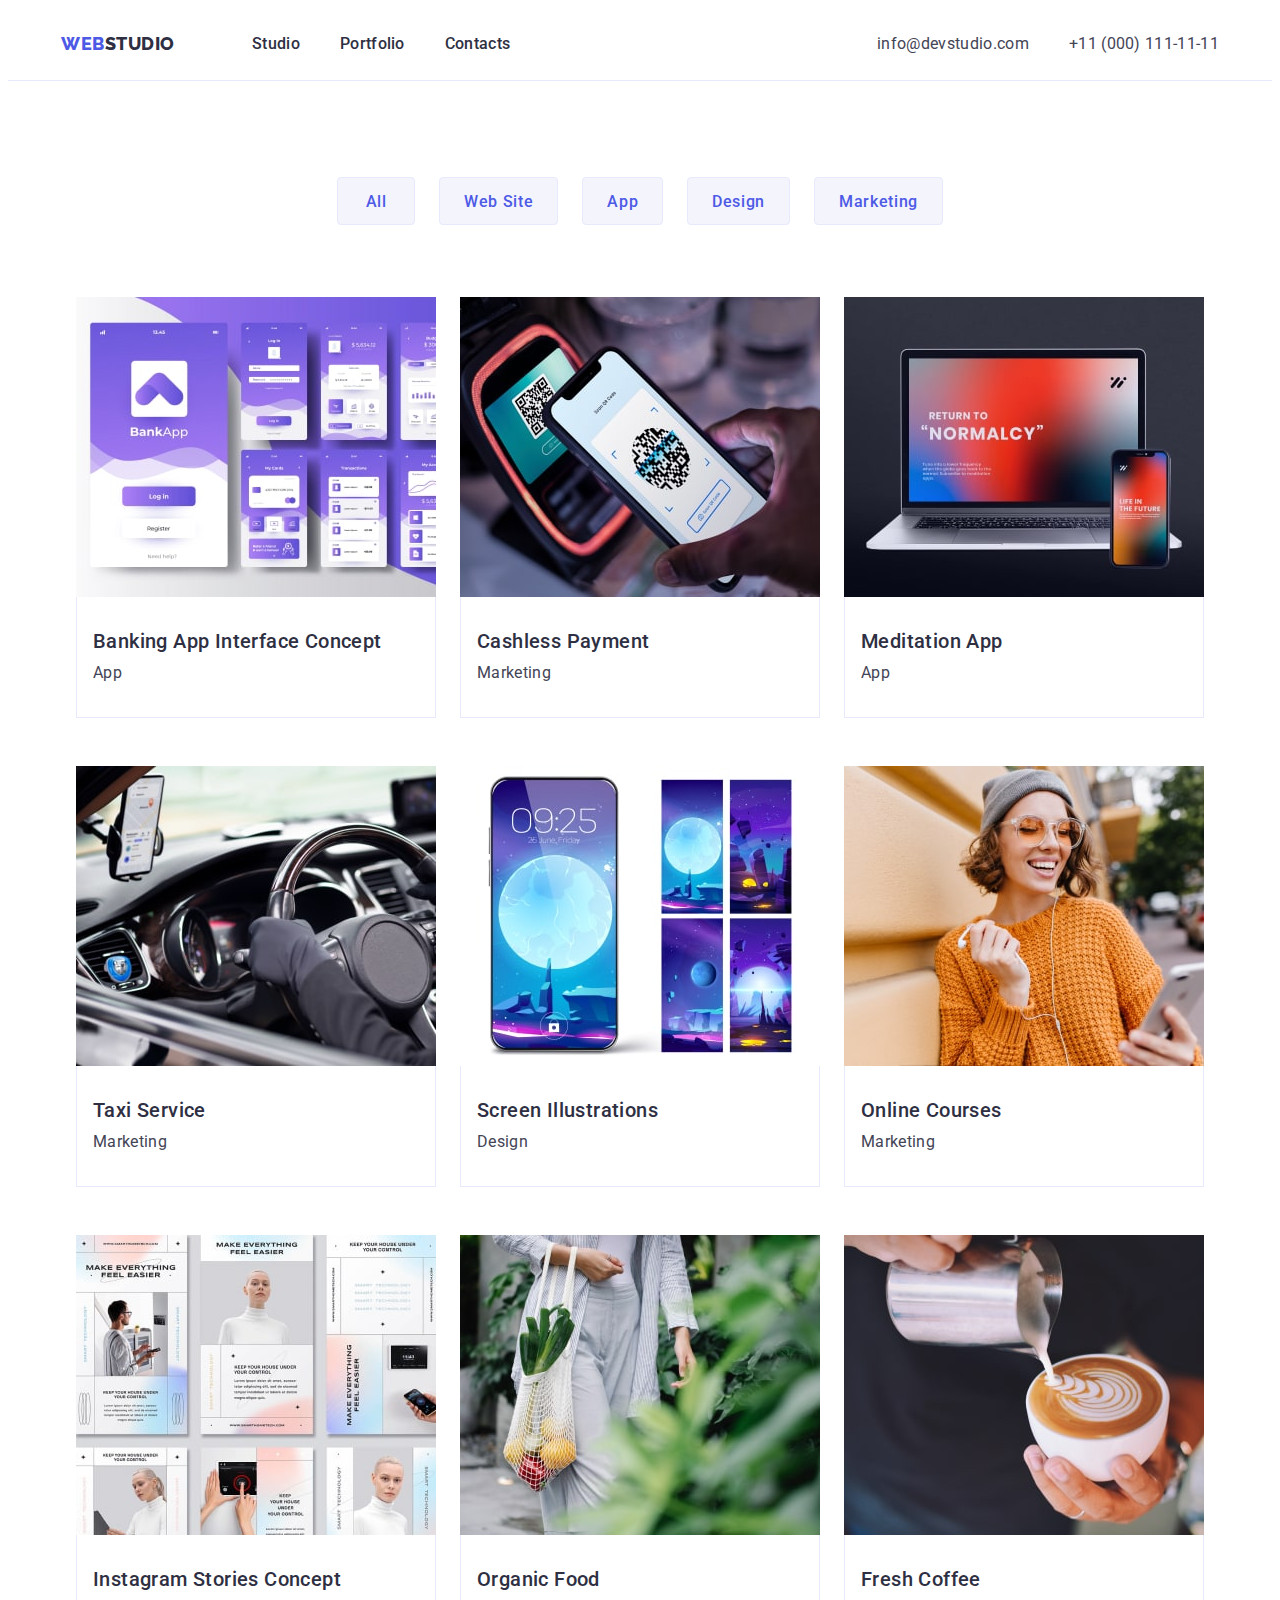
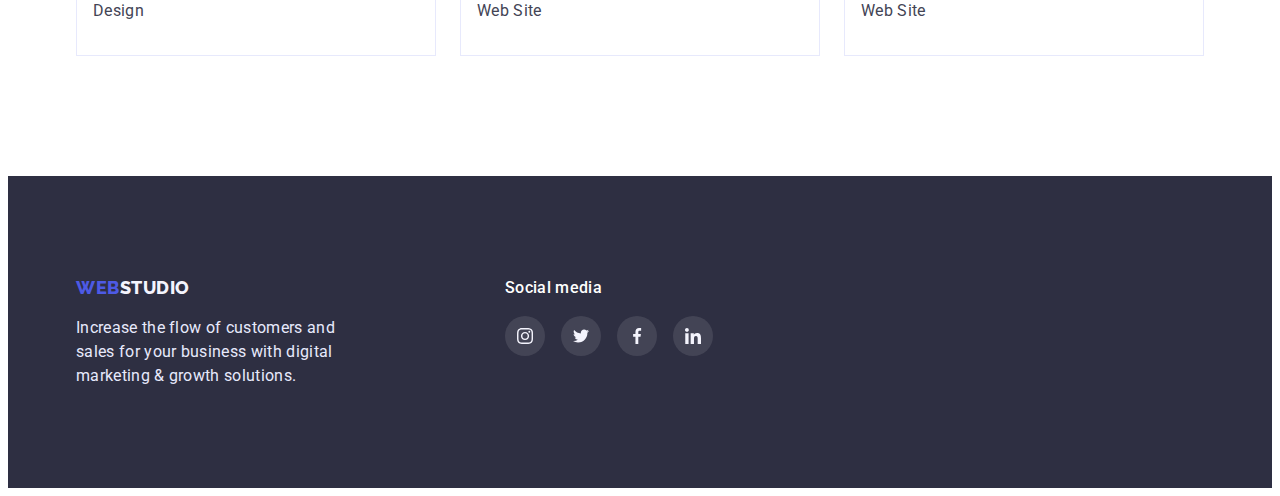
==== portfolio.html @ 874a4eeb "Initial commit" ====
<!DOCTYPE html>
<html lang="en">
  <head>
    <meta charset="UTF-8" />
    <meta http-equiv="X-UA-Compatible" content="IE=edge" />
    <meta name="viewport" content="width=device-width, initial-scale=1.0" />
    <title>PORTFOLIO</title>
    <link rel="preconnect" href="https://fonts.googleapis.com" />
    <link rel="preconnect" href="https://fonts.gstatic.com" crossorigin />
    <link
      href="https://fonts.googleapis.com/css2?family=Raleway:wght@800&family=Roboto:wght@400;500;700;900&display=swap"
      rel="stylesheet"
    />
    <link
      rel="stylesheet"
      href="https://cdnjs.cloudflare.com/ajax/libs/modern-normalize/1.1.0/modern-normalize.min.css"
      integrity="sha512-wpPYUAdjBVSE4KJnH1VR1HeZfpl1ub8YT/NKx4PuQ5NmX2tKuGu6U/JRp5y+Y8XG2tV+wKQpNHVUX03MfMFn9Q=="
      crossorigin="anonymous"
      referrerpolicy="no-referrer"
    />
    <link rel="stylesheet" href="./css/styles.css" />
  </head>
  <body>
    <!--Header-->
    <header class="header">
      <div class="container header-container">
        <nav class="navigation">
          <a class="logo link" href="./index.html"
            >Web<span class="logo-studio">Studio</span></a
          >
          <ul class="menu list">
            <li class="menu-item">
              <a class="menu-link link" href="./index.html">Studio</a>
            </li>
            <li class="menu-item">
              <a class="menu-link link" href="./portfolio.html">Portfolio</a>
            </li>
            <li class="menu-item">
              <a class="menu-link link" href="">Contacts</a>
            </li>
          </ul>
        </nav>
        <address class="address">
          <ul class="contacts list">
            <li class="contacts-item">
              <a class="contacts-link link" href="mailto:info@devstudio.com"
                >info@devstudio.com</a
              >
            </li>
            <li class="contacts-item">
              <a class="contacts-link link" href="tel:+110001111111"
                >+11 (000) 111-11-11</a
              >
            </li>
          </ul>
        </address>
      </div>
    </header>

    <!--Main Page-->
    <main>
      <section class="portfolio">
        <h1 class="visualy-hidden">Portfolio</h1>
        <div class="portfolio-container container">
          <ul class="portfolio-list list">
            <li class="portfolio-list-item">
              <button class="portfolio-btn" type="button">All</button>
            </li>
            <li class="portfolio-list-item">
              <button class="portfolio-btn" type="button">Web Site</button>
            </li>
            <li class="portfolio-list-item">
              <button class="portfolio-btn" type="button">App</button>
            </li>
            <li class="portfolio-list-item">
              <button class="portfolio-btn" type="button">Design</button>
            </li>
            <li class="portfolio-list-item">
              <button class="portfolio-btn" type="button">Marketing</button>
            </li>
          </ul>

          <ul class="gallery-list list">
            <li class="gallery-card">
              <a class="card-link link" href="">
                <img
                  src="./images-projects/card1-1.jpg"
                  alt="Banking App Interface Concept"
                  width="360"
                  height="300"
                />
                <div class="card-info">
                  <h2 class="card-title">Banking App Interface Concept</h2>
                  <p class="card-text">App</p>
                </div></a
              >
            </li>
            <li class="gallery-card">
              <a class="card-link link" href="">
                <img
                  src="./images-projects/card1-2.jpg"
                  alt="Cashless Payment"
                  width="360"
                  height="300"
                />
                <div class="card-info">
                  <h2 class="card-title">Cashless Payment</h2>
                  <p class="card-text">Marketing</p>
                </div></a
              >
            </li>
            <li class="gallery-card">
              <a class="card-link link" href="">
                <img
                  src="./images-projects/card1-3.jpg"
                  alt="Meditation App"
                  width="360"
                  height="300"
                />
                <div class="card-info">
                  <h2 class="card-title">Meditation App</h2>
                  <p class="card-text">App</p>
                </div></a
              >
            </li>
            <li class="gallery-card">
              <a class="card-link link" href="">
                <img
                  src="./images-projects/card2-1.jpg"
                  alt="Taxi Service"
                  width="360"
                  height="300"
                />
                <div class="card-info">
                  <h2 class="card-title">Taxi Service</h2>
                  <p class="card-text">Marketing</p>
                </div></a
              >
            </li>
            <li class="gallery-card">
              <a class="card-link link" href="">
                <img
                  src="./images-projects/card2-2.jpg"
                  alt="Screen Illustrations"
                  width="360"
                  height="300"
                />
                <div class="card-info">
                  <h2 class="card-title">Screen Illustrations</h2>
                  <p class="card-text">Design</p>
                </div></a
              >
            </li>
            <li class="gallery-card">
              <a class="card-link link" href="">
                <img
                  src="./images-projects/card2-3.jpg"
                  alt="Online Courses"
                  width="360"
                  height="300"
                />
                <div class="card-info">
                  <h2 class="card-title">Online Courses</h2>
                  <p class="card-text">Marketing</p>
                </div></a
              >
            </li>
            <li class="gallery-card">
              <a class="card-link link" href="">
                <img
                  src="./images-projects/card3-1.jpg"
                  alt="Instagram Stories Concept"
                  width="360"
                  height="300"
                />
                <div class="card-info">
                  <h2 class="card-title">Instagram Stories Concept</h2>
                  <p class="card-text">Design</p>
                </div></a
              >
            </li>
            <li class="gallery-card">
              <a class="card-link link" href="">
                <img
                  src="./images-projects/card3-2.jpg"
                  alt="Organic Food"
                  width="360"
                  height="300"
                />
                <div class="card-info">
                  <h2 class="card-title">Organic Food</h2>
                  <p class="card-text">Web Site</p>
                </div></a
              >
            </li>
            <li class="gallery-card">
              <a class="card-link link" href="">
                <img
                  src="./images-projects/card3-3.jpg"
                  alt="Fresh Coffee"
                  width="360"
                  height="300"
                />
                <div class="card-info">
                  <h2 class="card-title">Fresh Coffee</h2>
                  <p class="card-text">Web Site</p>
                </div></a
              >
            </li>
          </ul>
        </div>
      </section>
    </main>
    <!--Footer-->
    <footer class="footer">
      <div class="footer-container container">
        <div class="container footer-info">
          <a class="logo link" href="./index.html"
            >Web<span class="logo-studio-footer">Studio</span></a
          >
          <p class="footer-text">
            Increase the flow of customers and sales for your business with
            digital marketing & growth solutions.
          </p>
        </div>
        <div class="footer-social-media">
          <p class="social-media">Social media</p>
          <ul class="footer-social-list list">
            <li class="footer-social-list-item">
              <a href="" class="footer-social-list-link link">
                <svg class="footer-social-list-icon" width="16" height="16">
                  <use href="./images/sprite.svg#icon-inst"></use>
                </svg>
              </a>
            </li>
            <li class="footer-social-list-item">
              <a href="" class="footer-social-list-link link">
                <svg class="footer-social-list-icon" width="16" height="16">
                  <use href="./images/sprite.svg#icon-twit"></use>
                </svg>
              </a>
            </li>
            <li class="footer-social-list-item">
              <a href="" class="footer-social-list-link link">
                <svg class="footer-social-list-icon" width="16" height="16">
                  <use href="./images/sprite.svg#icon-fb"></use>
                </svg>
              </a>
            </li>
            <li class="footer-social-list-item">
              <a href="" class="footer-social-list-link link">
                <svg class="footer-social-list-icon" width="16" height="16">
                  <use href="./images/sprite.svg#icon-in"></use>
                </svg>
              </a>
            </li>
          </ul>
        </div>
      </div>
    </footer>
  </body>
</html>
---- css/styles.css ----
:root {
  --primary-text-color: #434455;
  --title-text-color: #2e2f42;
  --primary-bg-color: #fff;
  --second-bg-color: #2e2f42;
  --line-height: 1.5;
  --general-letter-spacing: 0.02em;
  --general-align-items: center;
  --flex-main-gap: 40px;
  --flex-list-gap: 24px;
}
body {
  font-family: "Roboto", sans-serif;
  color: var(--primary-text-color);
}

img {
  display: block;
}

p,
h1,
h2,
h3,
h4,
h5,
h6 {
  margin: 0;
}

ul {
  padding-left: 0;
  margin: 0;
}

button {
  cursor: pointer;
}

address {
  font-style: normal;
}

.list {
  list-style: none;
}

.link {
  text-decoration: none;
}

.container {
  width: 1158px;
  margin: 0 auto;
  padding-left: 15px;
  padding-right: 15px;
}

/**HEADER*/
.header {
  border-bottom: 1px solid #e7e9fc;
}

.header-container {
  display: flex;
  align-items: var(--general-align-items);
  justify-content: space-between;
}

.navigation {
  display: flex;
  justify-content: space-between;
  align-items: var(--general-align-items);
}

.logo {
  display: inline-block;
  font-family: "Raleway", sans-serif;
  font-style: normal;
  font-weight: 800;
  font-size: 18px;
  line-height: 1.33;
  letter-spacing: 0.03em;
  text-transform: uppercase;
  color: #4d5ae5;
  width: 115px;
  height: 24px;
}

.logo-studio {
  color: var(--title-text-color);
}

.menu {
  display: flex;
  gap: var(--flex-main-gap);
  padding: 0;
  margin-left: 76px;
}

.menu-link {
  display: block;
  font-weight: 500;
  font-size: 16px;
  line-height: var(--line-height);
  letter-spacing: var(--general-letter-spacing);
  color: var(--title-text-color);
  padding-top: 24px;
  padding-bottom: 24px;
}

.menu-link:hover,
.menu-link:focus {
  color: #404bbf;
  text-decoration: underline #404bbf;
}

.contacts {
  display: flex;
  margin-left: auto;
  align-items: var(--general-align-items);
  gap: var(--flex-main-gap);
}

.address {
  font-style: normal;
}

.contacts-link {
  display: block;
  font-weight: 400;
  font-size: 16px;
  line-height: var(--line-height);
  letter-spacing: var(--general-letter-spacing);
  color: var(--primary-text-color);
  padding-top: 24px;
  padding-bottom: 24px;
}

.contacts-link:hover,
.contacts-link:focus {
  color: #404bbf;
}

/**HERO*/
.hero {
  background-color: var(--second-bg-color);
  padding-top: 188px;
  padding-bottom: 188px;
  padding-left: 0;
  margin-right: auto;
  margin-left: auto;
  max-width: 1440px;
  background-image: linear-gradient(rgba(0, 0, 0, 0.5), rgba(0, 0, 0, 0.5)),
    url("../images/hero.jpg");
  background-size: cover;
}

.hero-container {
  display: flex;
  flex-direction: column;
  align-items: var(--general-align-items);
  justify-content: center;
}

.hero-title {
  display: inline-block;
  font-size: 56px;
  line-height: 1.07;
  text-align: var(--general-align-items);
  letter-spacing: var(--general-letter-spacing);
  color: #ffffff;
  text-transform: capitalize;
  width: 496px;
  height: 120px;
  margin-bottom: 48px;
}

.hero-btn {
  display: inline-block;
  padding: 16px 32px;
  min-width: 169px;
  height: 56px;
  background-color: #4d5ae5;
  box-shadow: 0px 4px 4px rgba(0, 0, 0, 0.15);
  border-radius: 4px;
  border: none;
  cursor: pointer;
}

.hero-btn-text {
  font-family: inherit;
  font-weight: 500;
  font-size: 16px;
  line-height: var(--line-height);
  letter-spacing: 0.04em;
  color: #ffffff;
  text-transform: capitalize;
}

.hero-btn:hover,
.hero-btn:focus {
  background-color: #404bbf;
}

/**Advantages*/
.advantages {
  padding-top: 120px;
  padding-bottom: 120px;
}

.visualy-hidden {
  position: absolute;
  width: 1px;
  height: 1px;
  margin: -1px;
  border: 0;
  padding: 0;
  white-space: nowrap;
  clip-path: inset(100%);
  clip: rect(0 0 0 0);
  overflow: hidden;
}

.adv-list {
  display: flex;
  gap: var(--flex-list-gap);
}

.adv-list-title {
  font-weight: 500;
  font-size: 20px;
  line-height: 1.2;
  letter-spacing: var(--general-letter-spacing);
  color: var(--title-text-color);
  width: 264px;
  margin-top: 8px;
}

.adv-list-text {
  font-weight: 400;
  font-size: 16px;
  line-height: var(--line-height);
  letter-spacing: var(--general-letter-spacing);
  margin-top: 8px;
}

.adv-icon {
  display: flex;
  justify-content: center;
  align-items: center;
  gap: 24px;
  width: 100%;
  height: 112px;
  padding: 24px 100px;
  margin-bottom: 8px;
  background-color: #f4f4fd;
  border-radius: 4px;
}

/**Our Works*/
.our-works {
  padding-bottom: 120px;
}

.section-title {
  font-weight: 700;
  font-size: 36px;
  line-height: 1.11;
  text-align: var(--general-align-items);
  letter-spacing: var(--general-letter-spacing);
  text-transform: capitalize;
  color: var(--title-text-color);
  margin-bottom: 72px;
}

.our-works-list {
  display: flex;
  justify-content: center;
  gap: var(--flex-list-gap);
}

/**Our Team*/
.team {
  padding-top: 120px;
  padding-bottom: 120px;
  background-color: #f4f4fd;
}

.section-title {
  font-weight: 700;
  font-size: 36px;
  line-height: 1.11;
  text-align: var(--general-align-items);
  letter-spacing: var(--general-letter-spacing);
  text-transform: capitalize;
  color: var(--title-text-color);
  margin-bottom: 72px;
}

.team-card {
  padding: 32px 0px;
}

.team-list {
  display: flex;
  justify-content: center;
  gap: var(--flex-list-gap);
}

.team-list-item {
  box-shadow: 0px 1px 6px rgba(46, 47, 66, 0.08),
    0px 1px 1px rgba(46, 47, 66, 0.16), 0px 2px 1px rgba(46, 47, 66, 0.08);
  border-radius: 0px 0px 4px 4px;
  background-color: #ffffff;
}

.team-member {
  font-weight: 500;
  font-size: 20px;
  line-height: 1.2;
  letter-spacing: var(--general-letter-spacing);
  text-align: var(--general-align-items);
  color: var(--title-text-color);
}

.team-member-discr {
  font-size: 16px;
  line-height: var(--line-height);
  text-align: var(--general-align-items);
  letter-spacing: var(--general-letter-spacing);
  margin-top: 8px;
}

.social-list {
  display: flex;
  justify-content: center;
  gap: 24px;
  margin-top: 8px;
}

.social-list-link {
  display: flex;
  justify-content: center;
  align-items: var(--general-align-items);
  width: 40px;
  height: 40px;
  border-radius: 50%;
  background-color: #4d5ae5;
}

.social-list-link:hover,
.social-list-link:focus {
  background-color: #404bbf;
}

.social-list-icon {
  fill: #f4f4fd;
}

/**CUSTOMERS*/
.customers {
  padding-top: 130px;
  padding-bottom: 120px;
}

.customers-list {
  display: flex;
  justify-content: center;
  gap: 24px;
  margin-top: 72px;
}

.customers-link {
  display: flex;
  justify-content: center;
  align-items: var(--general-align-items);
  width: 168px;
  height: 88px;
  border: 1px solid #8e8f99;
  border-radius: 4px;
  gap: 24px;
  padding: 16px 32px;
  cursor: pointer;
}

.customers-icon {
  fill: #8e8f99;
}

.customers-link:hover,
.customers-link:focus {
  border: 1px solid #404bbf;
  color: #404bbf;
}

.customers-link:hover .customers-icon,
.customers-link:focus .customers-icon {
  fill: #404bbf;
}

/**FOOTER*/
.logo-studio-footer {
  color: #f4f4fd;
}

.footer {
  background-color: var(--second-bg-color);
  padding-top: 100px;
  padding-bottom: 100px;
}

.footer-container {
  display: flex;
}

.footer-info {
  width: 294px;
  margin-left: 0;
  margin-right: 120px;
}

.footer-text {
  font-weight: 400;
  font-size: 16px;
  line-height: var(--line-height);
  letter-spacing: var(--general-letter-spacing);
  color: #e7e9fc;
  margin-top: 16px;
}

.footer-social-media {
  width: 208px;
}

.social-media {
  font-weight: 500;
  font-size: 16px;
  line-height: var(--line-height);
  letter-spacing: var(--general-letter-spacing);
  color: #ffffff;
  margin-top: 0;
}

.footer-social-list {
  display: flex;
  gap: 16px;
  margin-top: 16px;
}

.footer-social-list-link {
  display: flex;
  justify-content: center;
  align-items: center;
  width: 40px;
  height: 40px;
  border-radius: 50%;
  background-color: rgba(255, 255, 255, 0.1);
}

.footer-social-list-link:hover,
.footer-social-list-link:focus {
  background-color: #31d0aa;
}

.footer-social-list-icon {
  fill: #f4f4fd;
}

/**PORTFOLIO*/
.portfolio {
  padding-top: 96px;
  padding-bottom: 120px;
}

.portfolio-list {
  display: flex;
  justify-content: center;
  gap: var(--flex-list-gap);
  margin-bottom: 72px;
}

.portfolio-btn {
  font: inherit;
  font-weight: 500;
  font-size: 16px;
  line-height: var(--line-height);
  align-items: var(--general-align-items);
  text-align: var(--general-align-items);
  letter-spacing: 0.04em;
  padding: 12px 24px;
  min-width: 78px;
  height: 48px;
  color: #4d5ae5;
  background: #f4f4fd;
  border: 1px solid #e7e9fc;
  border-radius: 4px;
  cursor: pointer;
}

.portfolio-btn:hover,
.portfolio-btn:focus,
.portfolio-btn:active {
  color: #ffffff;
  background-color: #404bbf;
  box-shadow: 0px 3px 1px rgba(0, 0, 0, 0.1), 0px 2px 1px rgba(0, 0, 0, 0.08),
    0px 2px 2px rgba(0, 0, 0, 0.12);
}

/**PORTFOLIO EXAMPLES*/
.gallery-list {
  display: flex;
  justify-content: center;
  column-gap: var(--flex-list-gap);
  row-gap: 48px;
  flex-wrap: wrap;
}

.gallery-card {
  width: 360px;
}

.card-link {
  display: block;
}

.card-link:hover,
.card-link:focus {
  box-shadow: 0px 1px 6px rgba(46, 47, 66, 0.08),
    0px 1px 1px rgba(46, 47, 66, 0.16), 0px 2px 1px rgba(46, 47, 66, 0.08);
}

.card-info {
  padding: 32px 16px;
  border-right: 1px solid #e7e9fc;
  border-bottom: 1px solid #e7e9fc;
  border-left: 1px solid #e7e9fc;
}

.card-title {
  font-style: inherit;
  font-weight: 500;
  font-size: 20px;
  line-height: 1.2;
  letter-spacing: var(--general-letter-spacing);
  color: var(--title-text-color);
  text-transform: capitalize;
  margin-bottom: 8px;
}

.card-text {
  font-style: inherit;
  line-height: var(--line-height);
  letter-spacing: var(--general-letter-spacing);
  color: var(--primary-text-color);
}
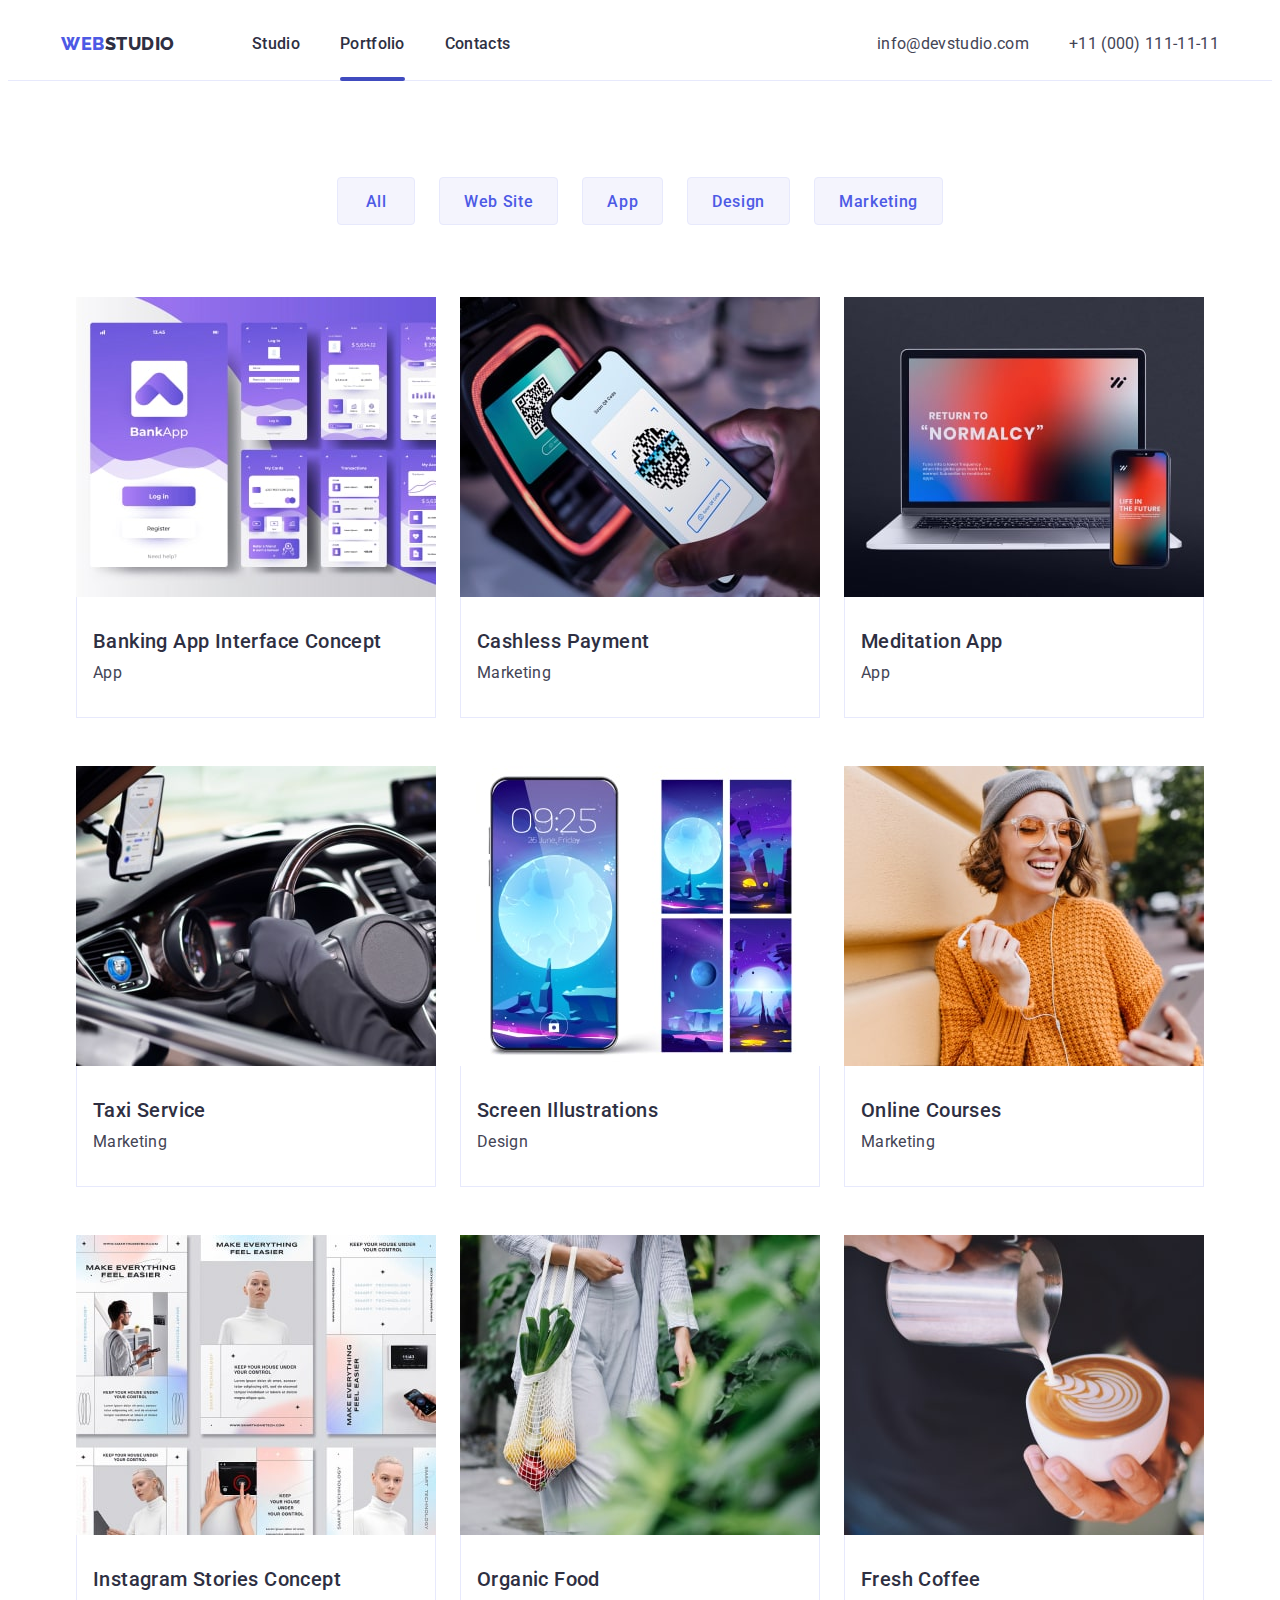
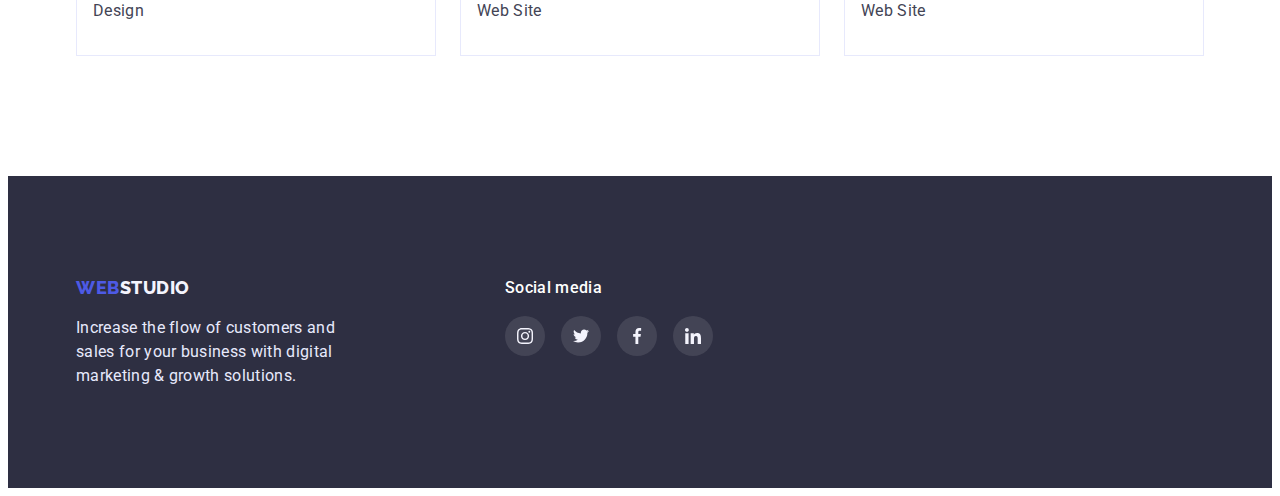
==== commit 4490e126: "hw5" ====
--- a/portfolio.html
+++ b/portfolio.html
@@ -33,7 +33,7 @@
               <a class="menu-link link" href="./index.html">Studio</a>
             </li>
             <li class="menu-item">
-              <a class="menu-link link" href="./portfolio.html">Portfolio</a>
+              <a class="menu-link current link" href="./portfolio.html">Portfolio</a>
             </li>
             <li class="menu-item">
               <a class="menu-link link" href="">Contacts</a>
@@ -83,12 +83,19 @@
           <ul class="gallery-list list">
             <li class="gallery-card">
               <a class="card-link link" href="">
-                <img
-                  src="./images-projects/card1-1.jpg"
-                  alt="Banking App Interface Concept"
-                  width="360"
-                  height="300"
-                />
+                <div class="card-cover">
+                  <img
+                    src="./images-projects/card1-1.jpg"
+                    alt="Banking App Interface Concept"
+                    width="360"
+                    height="300"
+                  />
+                  <p class="card-cover-text">
+                    14 Stylish and User-Friendly App Design Concepts · Task
+                    Manager App · Calorie Tracker App · Exotic Fruit Ecommerce
+                    App · Cloud Storage App
+                  </p>
+                </div>
                 <div class="card-info">
                   <h2 class="card-title">Banking App Interface Concept</h2>
                   <p class="card-text">App</p>
@@ -97,12 +104,19 @@
             </li>
             <li class="gallery-card">
               <a class="card-link link" href="">
-                <img
-                  src="./images-projects/card1-2.jpg"
-                  alt="Cashless Payment"
-                  width="360"
-                  height="300"
-                />
+                <div class="card-cover">
+                  <img
+                    src="./images-projects/card1-2.jpg"
+                    alt="Cashless Payment"
+                    width="360"
+                    height="300"
+                  />
+                  <p class="card-cover-text">
+                    14 Stylish and User-Friendly App Design Concepts · Task
+                    Manager App · Calorie Tracker App · Exotic Fruit Ecommerce
+                    App · Cloud Storage App
+                  </p>
+                </div>
                 <div class="card-info">
                   <h2 class="card-title">Cashless Payment</h2>
                   <p class="card-text">Marketing</p>
@@ -111,12 +125,19 @@
             </li>
             <li class="gallery-card">
               <a class="card-link link" href="">
-                <img
-                  src="./images-projects/card1-3.jpg"
-                  alt="Meditation App"
-                  width="360"
-                  height="300"
-                />
+                <div class="card-cover">
+                  <img
+                    src="./images-projects/card1-3.jpg"
+                    alt="Meditation App"
+                    width="360"
+                    height="300"
+                  />
+                  <p class="card-cover-text">
+                    14 Stylish and User-Friendly App Design Concepts · Task
+                    Manager App · Calorie Tracker App · Exotic Fruit Ecommerce
+                    App · Cloud Storage App
+                  </p>
+                </div>
                 <div class="card-info">
                   <h2 class="card-title">Meditation App</h2>
                   <p class="card-text">App</p>
@@ -125,12 +146,19 @@
             </li>
             <li class="gallery-card">
               <a class="card-link link" href="">
-                <img
-                  src="./images-projects/card2-1.jpg"
-                  alt="Taxi Service"
-                  width="360"
-                  height="300"
-                />
+                <div class="card-cover">
+                  <img
+                    src="./images-projects/card2-1.jpg"
+                    alt="Taxi Service"
+                    width="360"
+                    height="300"
+                  />
+                  <p class="card-cover-text">
+                    14 Stylish and User-Friendly App Design Concepts · Task
+                    Manager App · Calorie Tracker App · Exotic Fruit Ecommerce
+                    App · Cloud Storage App
+                  </p>
+                </div>
                 <div class="card-info">
                   <h2 class="card-title">Taxi Service</h2>
                   <p class="card-text">Marketing</p>
@@ -139,12 +167,19 @@
             </li>
             <li class="gallery-card">
               <a class="card-link link" href="">
-                <img
-                  src="./images-projects/card2-2.jpg"
-                  alt="Screen Illustrations"
-                  width="360"
-                  height="300"
-                />
+                <div class="card-cover">
+                  <img
+                    src="./images-projects/card2-2.jpg"
+                    alt="Screen Illustrations"
+                    width="360"
+                    height="300"
+                  />
+                  <p class="card-cover-text">
+                    14 Stylish and User-Friendly App Design Concepts · Task
+                    Manager App · Calorie Tracker App · Exotic Fruit Ecommerce
+                    App · Cloud Storage App
+                  </p>
+                </div>
                 <div class="card-info">
                   <h2 class="card-title">Screen Illustrations</h2>
                   <p class="card-text">Design</p>
@@ -153,12 +188,19 @@
             </li>
             <li class="gallery-card">
               <a class="card-link link" href="">
-                <img
-                  src="./images-projects/card2-3.jpg"
-                  alt="Online Courses"
-                  width="360"
-                  height="300"
-                />
+                <div class="card-cover">
+                  <img
+                    src="./images-projects/card2-3.jpg"
+                    alt="Online Courses"
+                    width="360"
+                    height="300"
+                  />
+                  <p class="card-cover-text">
+                    14 Stylish and User-Friendly App Design Concepts · Task
+                    Manager App · Calorie Tracker App · Exotic Fruit Ecommerce
+                    App · Cloud Storage App
+                  </p>
+                </div>
                 <div class="card-info">
                   <h2 class="card-title">Online Courses</h2>
                   <p class="card-text">Marketing</p>
@@ -167,12 +209,19 @@
             </li>
             <li class="gallery-card">
               <a class="card-link link" href="">
-                <img
-                  src="./images-projects/card3-1.jpg"
-                  alt="Instagram Stories Concept"
-                  width="360"
-                  height="300"
-                />
+                <div class="card-cover">
+                  <img
+                    src="./images-projects/card3-1.jpg"
+                    alt="Instagram Stories Concept"
+                    width="360"
+                    height="300"
+                  />
+                  <p class="card-cover-text">
+                    14 Stylish and User-Friendly App Design Concepts · Task
+                    Manager App · Calorie Tracker App · Exotic Fruit Ecommerce
+                    App · Cloud Storage App
+                  </p>
+                </div>
                 <div class="card-info">
                   <h2 class="card-title">Instagram Stories Concept</h2>
                   <p class="card-text">Design</p>
@@ -181,12 +230,19 @@
             </li>
             <li class="gallery-card">
               <a class="card-link link" href="">
-                <img
-                  src="./images-projects/card3-2.jpg"
-                  alt="Organic Food"
-                  width="360"
-                  height="300"
-                />
+                <div class="card-cover">
+                  <img
+                    src="./images-projects/card3-2.jpg"
+                    alt="Organic Food"
+                    width="360"
+                    height="300"
+                  />
+                  <p class="card-cover-text">
+                    14 Stylish and User-Friendly App Design Concepts · Task
+                    Manager App · Calorie Tracker App · Exotic Fruit Ecommerce
+                    App · Cloud Storage App
+                  </p>
+                </div>
                 <div class="card-info">
                   <h2 class="card-title">Organic Food</h2>
                   <p class="card-text">Web Site</p>
@@ -195,12 +251,19 @@
             </li>
             <li class="gallery-card">
               <a class="card-link link" href="">
-                <img
-                  src="./images-projects/card3-3.jpg"
-                  alt="Fresh Coffee"
-                  width="360"
-                  height="300"
-                />
+                <div class="card-cover">
+                  <img
+                    src="./images-projects/card3-3.jpg"
+                    alt="Fresh Coffee"
+                    width="360"
+                    height="300"
+                  />
+                  <p class="card-cover-text">
+                    14 Stylish and User-Friendly App Design Concepts · Task
+                    Manager App · Calorie Tracker App · Exotic Fruit Ecommerce
+                    App · Cloud Storage App
+                  </p>
+                </div>
                 <div class="card-info">
                   <h2 class="card-title">Fresh Coffee</h2>
                   <p class="card-text">Web Site</p>
--- a/css/styles.css
+++ b/css/styles.css
@@ -8,7 +8,9 @@
   --general-align-items: center;
   --flex-main-gap: 40px;
   --flex-list-gap: 24px;
-}
+  --timing-fn: cubic-bezier(0.4, 0, 0.2, 1);
+}
+
 body {
   font-family: "Roboto", sans-serif;
   color: var(--primary-text-color);
@@ -41,8 +43,11 @@
   font-style: normal;
 }
 
-.list {
+ul {
+  font-style: normal;
   list-style: none;
+  padding: 0;
+  margin: 0;
 }
 
 .link {
@@ -96,6 +101,7 @@
   gap: var(--flex-main-gap);
   padding: 0;
   margin-left: 76px;
+  transition: 250ms var(--timing-fn);
 }
 
 .menu-link {
@@ -115,11 +121,28 @@
   text-decoration: underline #404bbf;
 }
 
+.current {
+  position: relative;
+}
+
+.current::after {
+  content: "";
+  position: absolute;
+  left: 0;
+  bottom: -1px;
+  display: block;
+  width: 100%;
+  height: 4px;
+  background: #404bbf;
+  border-radius: 2px;
+}
+
 .contacts {
   display: flex;
   margin-left: auto;
   align-items: var(--general-align-items);
   gap: var(--flex-main-gap);
+  transition: 250ms var(--timing-fn);
 }
 
 .address {
@@ -347,11 +370,16 @@
   height: 40px;
   border-radius: 50%;
   background-color: #4d5ae5;
+  transition: background-color 250ms var(--timing-fn);
 }
 
 .social-list-link:hover,
 .social-list-link:focus {
   background-color: #404bbf;
+}
+
+.social-list-icon {
+  transition: fill 250ms var(--timing-fn);
 }
 
 .social-list-icon {
@@ -382,6 +410,7 @@
   gap: 24px;
   padding: 16px 32px;
   cursor: pointer;
+  transition: 250ms var(--timing-fn);
 }
 
 .customers-icon {
@@ -392,6 +421,10 @@
 .customers-link:focus {
   border: 1px solid #404bbf;
   color: #404bbf;
+}
+
+.customers-icon {
+  transition: fill 250ms var(--timing-fn);
 }
 
 .customers-link:hover .customers-icon,
@@ -456,11 +489,16 @@
   height: 40px;
   border-radius: 50%;
   background-color: rgba(255, 255, 255, 0.1);
+  transition: background-color 250ms var(--timing-fn);
 }
 
 .footer-social-list-link:hover,
 .footer-social-list-link:focus {
   background-color: #31d0aa;
+}
+
+.footer-social-list-icon {
+  transition: fill 250ms var(--timing-fn);
 }
 
 .footer-social-list-icon {
@@ -496,6 +534,8 @@
   border: 1px solid #e7e9fc;
   border-radius: 4px;
   cursor: pointer;
+  transition: background-color 250ms var(--timing-fn),
+    color 250ms var(--timing-fn);
 }
 
 .portfolio-btn:hover,
@@ -522,12 +562,38 @@
 
 .card-link {
   display: block;
+  transition: box-shadow 250ms var(--timing-fn);
 }
 
 .card-link:hover,
 .card-link:focus {
   box-shadow: 0px 1px 6px rgba(46, 47, 66, 0.08),
     0px 1px 1px rgba(46, 47, 66, 0.16), 0px 2px 1px rgba(46, 47, 66, 0.08);
+}
+
+.card-link:hover .card-cover-text,
+.card-link:focus .card-cover-text {
+  transform: translateY(0);
+}
+
+.card-cover {
+  position: relative;
+  overflow: hidden;
+}
+
+.card-cover-text {
+  position: absolute;
+  top: 0;
+  font-weight: 400;
+  font-size: 16px;
+  line-height: var(--line-height);
+  letter-spacing: var(--general-letter-spacing);
+  color: #f4f4fd;
+  background-color: #4d5ae5;
+  padding: 32px;
+  height: 100%;
+  transform: translateY(100%);
+  transition: transform 250ms var(--timing-fn);
 }
 
 .card-info {
@@ -554,3 +620,70 @@
   letter-spacing: var(--general-letter-spacing);
   color: var(--primary-text-color);
 }
+
+/**MODAL*/
+.backdrop {
+  position: fixed;
+  z-index: 100;
+  top: 0;
+  left: 0;
+  width: 100%;
+  height: 100%;
+  background-color: rgba(46, 47, 66, 0.4);
+  opacity: 1;
+  transition: opacity 250ms var(--timing-fn), visability 250ms var(--timing-fn);
+}
+
+.backdrop.is-hidden {
+  opacity: 0;
+  visibility: hidden;
+  pointer-events: none;
+}
+
+.backdrop.is-hidden .modal {
+  transform: rotate(180deg);
+}
+
+.modal {
+  position: absolute;
+  top: 50%;
+  left: 50%;
+  transform: translate(-50%, -50%);
+  width: 408px;
+  height: 576px;
+  background-color: #fcfcfc;
+  box-shadow: 0px 1px 1px rgba(0, 0, 0, 0.14), 0px 1px 3px rgba(0, 0, 0, 0.12),
+    0px 2px 1px rgba(0, 0, 0, 0.2);
+  border-radius: 4px;
+  transition: transform 250ms var(--timing-fn);
+}
+
+.modal-close-btn {
+  position: absolute;
+  top: 24px;
+  right: 24px;
+  display: flex;
+  justify-content: center;
+  align-items: center;
+  width: 24px;
+  height: 24px;
+  border-radius: 50%;
+  background-color: #e7e9fc;
+  border: 1px solid rgba(0, 0, 0, 0.1);
+  padding: 0;
+  transition: 250ms var(--timing-fn);
+}
+
+.modal-close-btn:hover,
+.modal-close-btn:focus {
+  background-color: #404bbf;
+}
+
+.close-icon {
+  transition: fill 250ms var(--timing-fn);
+}
+
+.modal-close-btn:hover .close-icon,
+.modal-close-btn:focus .close-icon {
+  fill: #ffffff;
+}
